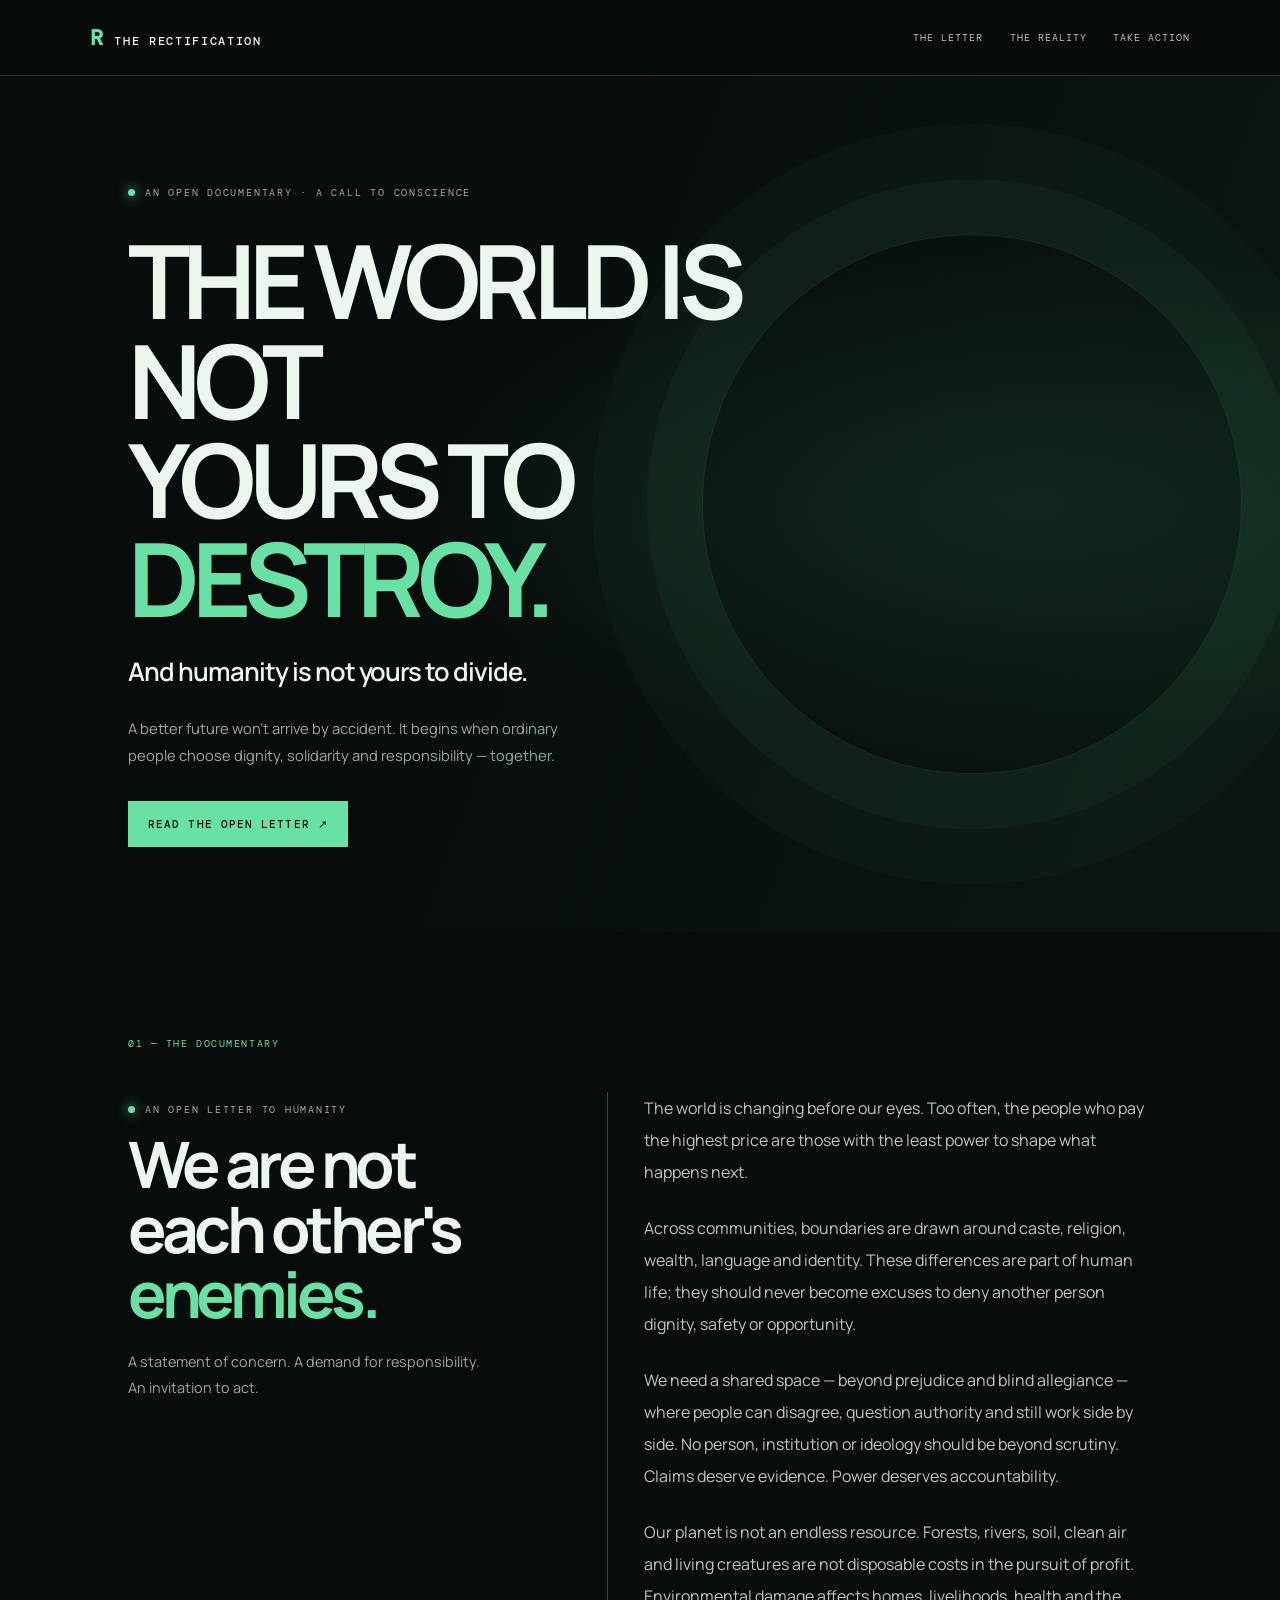
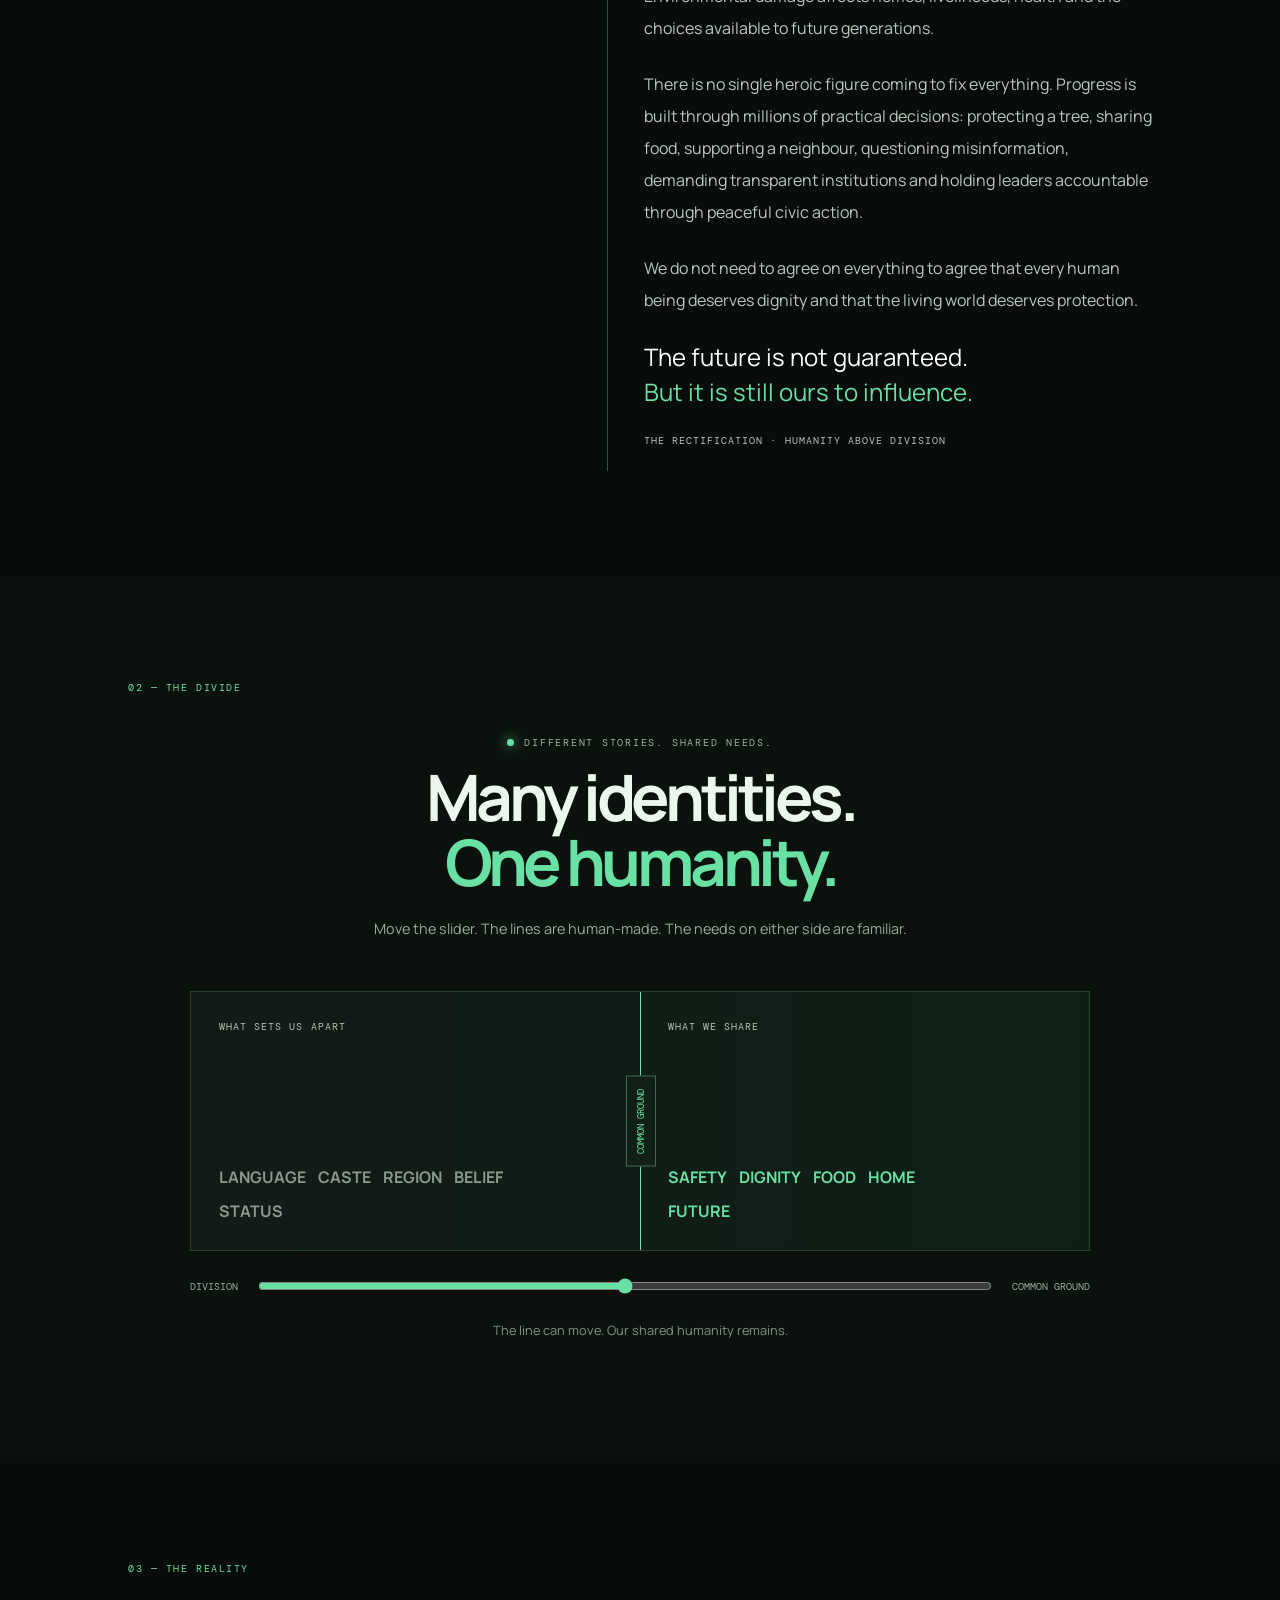
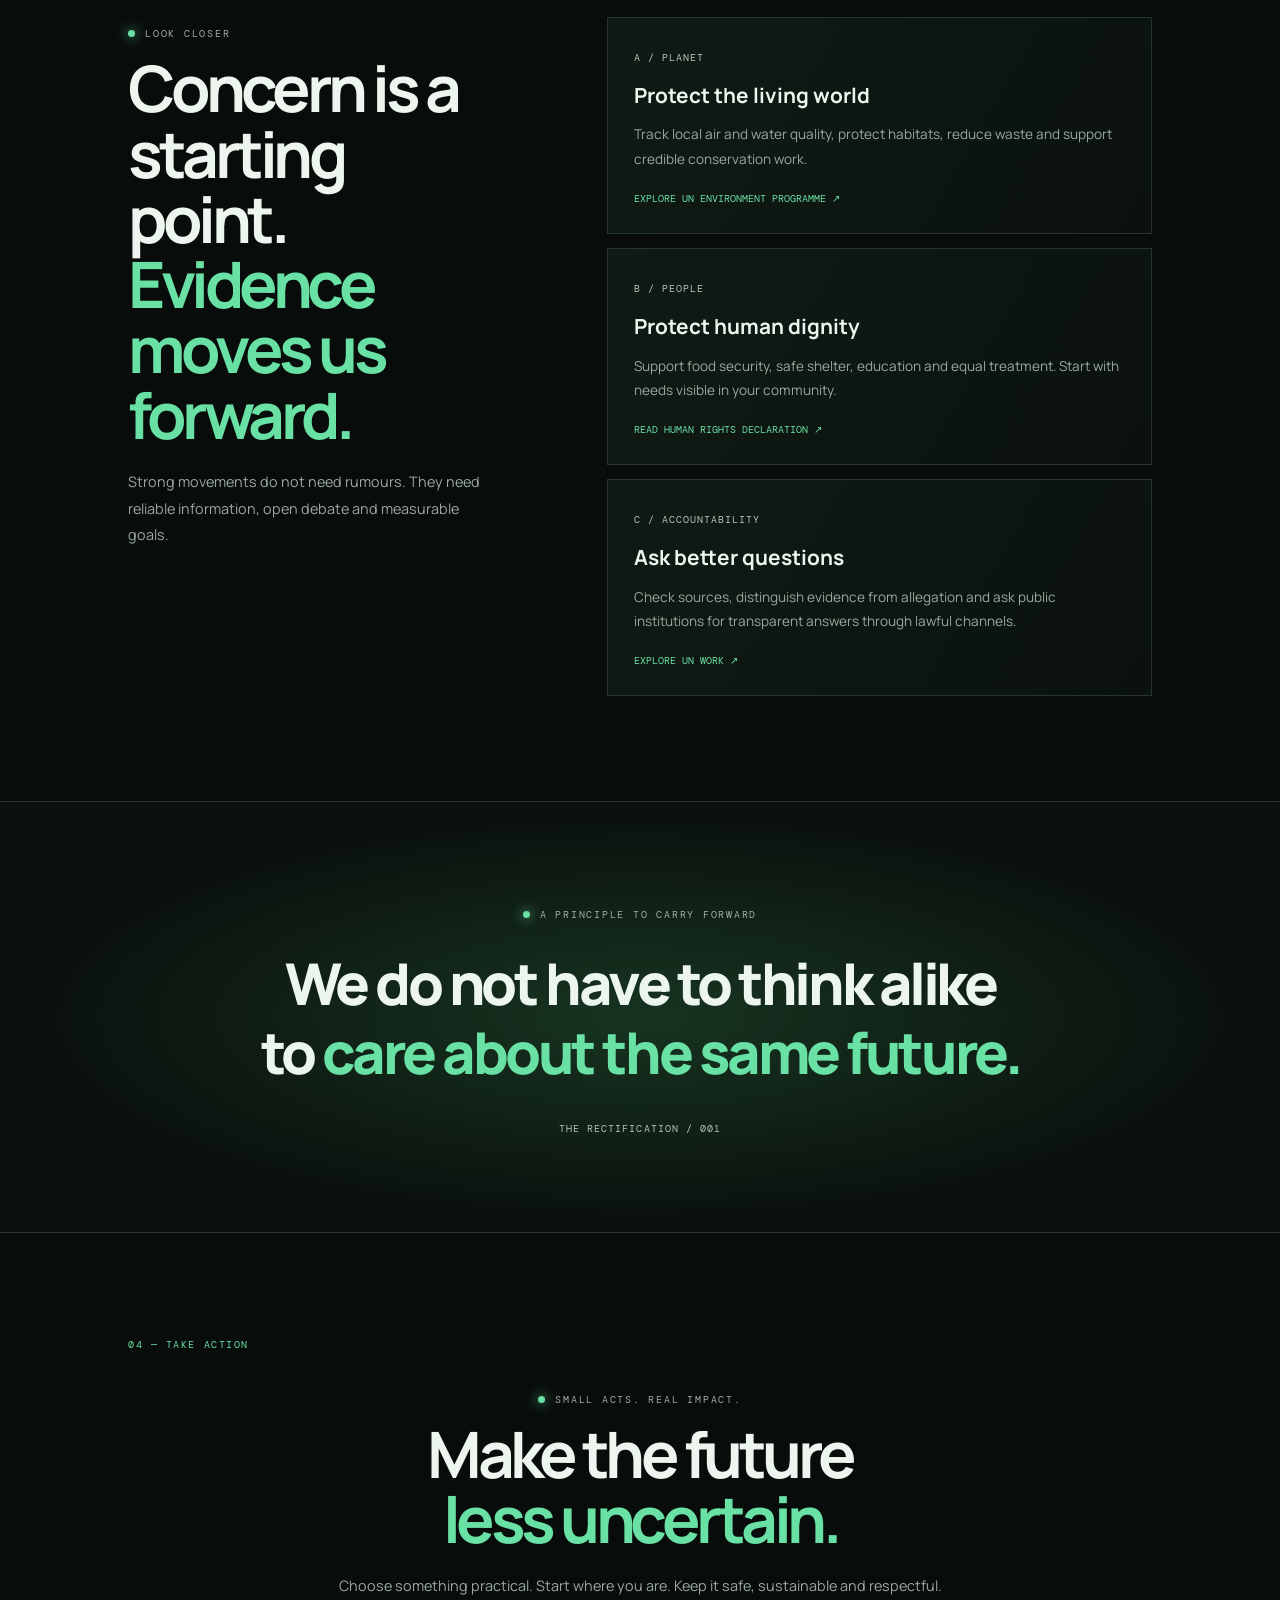
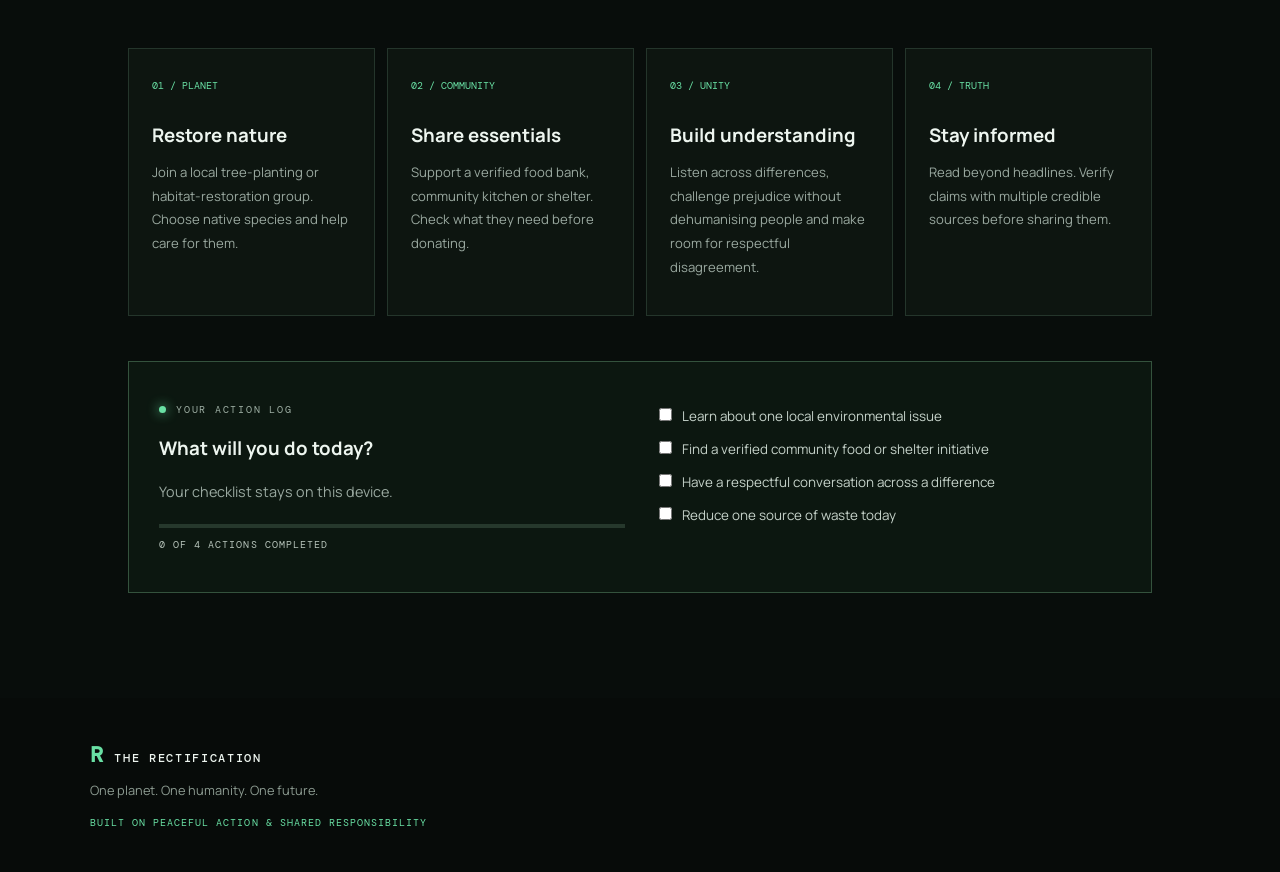
==== index.html @ ffbeaacc "Add The Rectification website" ====
<!doctype html>
<html lang="en">
<head>
<meta charset="utf-8"><meta name="viewport" content="width=device-width,initial-scale=1">
<meta name="theme-color" content="#080d0b">
<meta name="description" content="The Rectification — one planet, one humanity, one future. A peaceful movement for a fairer, greener world.">
<title>The Rectification — One Humanity. One Future.</title>
<link rel="preconnect" href="https://fonts.googleapis.com"><link rel="preconnect" href="https://fonts.gstatic.com" crossorigin>
<link href="https://fonts.googleapis.com/css2?family=DM+Mono:wght@400;500&family=Manrope:wght@400;500;600;700;800&display=swap" rel="stylesheet">
<style>
:root{--bg:#080d0b;--panel:#0e1713;--green:#69e0a4;--text:#edf5ef;--muted:#9aa9a0;--line:#24352b;--mono:'DM Mono',monospace;--sans:Manrope,sans-serif}*{box-sizing:border-box}html{scroll-behavior:smooth;scroll-padding-top:85px}body{margin:0;background:var(--bg);color:var(--text);font-family:var(--sans);overflow-x:hidden}.top{height:76px;padding:0 7vw;display:flex;align-items:center;justify-content:space-between;border-bottom:1px solid var(--line);position:sticky;top:0;background:#080d0bed;backdrop-filter:blur(14px);z-index:5}.brand{font:500 .75rem var(--mono);letter-spacing:.14em;color:var(--text);text-decoration:none}.brand b{color:var(--green);font-size:1.4rem;margin-right:10px}nav{display:flex;gap:26px}nav a,.mono{font: .65rem var(--mono);letter-spacing:.1em;color:#b6c3ba;text-decoration:none}nav a:hover{color:var(--green)}.hero{min-height:650px;padding:100px 10vw 85px;display:flex;align-items:center;position:relative;overflow:hidden;background:radial-gradient(ellipse at 80% 50%,#173a2a88,transparent 42%),linear-gradient(110deg,#080d0b 35%,#0b1710)}.hero:after{content:"";position:absolute;width:42vw;aspect-ratio:1;border:1px solid #69e0a422;border-radius:50%;right:3vw;top:50%;transform:translateY(-50%);box-shadow:0 0 0 55px #69e0a00b,0 0 0 110px #69e0a008}.hero-inner{max-width:700px;position:relative;z-index:1}.eyebrow{font: .65rem var(--mono);letter-spacing:.17em;color:#9eafa4}.eyebrow:before{content:"";display:inline-block;width:7px;height:7px;border-radius:50%;background:var(--green);margin-right:10px;box-shadow:0 0 12px var(--green)}h1{font-size:clamp(3.4rem,8vw,7rem);line-height:.97;letter-spacing:-.075em;margin:32px 0 20px}em{font-style:normal;color:var(--green)}.lead{font-size:clamp(1.2rem,2vw,1.7rem);font-weight:600;letter-spacing:-.04em}.copy{max-width:470px;color:var(--muted);line-height:1.85;font-size:.92rem;margin:24px 0 32px}.btn{display:inline-block;background:var(--green);color:#07120b;text-decoration:none;padding:16px 20px;font:500 .68rem var(--mono);letter-spacing:.1em}.section{padding:105px 10vw}.kicker{font: .65rem var(--mono);letter-spacing:.15em;color:var(--green);margin-bottom:42px}.layout{max-width:1150px;margin:auto;display:grid;grid-template-columns:.8fr 1.2fr;gap:9vw}.sticky{align-self:start;position:sticky;top:120px}h2{font-size:clamp(2.7rem,5vw,4.8rem);line-height:1.02;letter-spacing:-.07em;margin:15px 0 22px}.muted{color:var(--muted);line-height:1.85;font-size:.9rem}.manifesto{border-left:1px solid #31503c;padding-left:36px;color:#bac8be;line-height:2;font-size:1rem}.manifesto p{margin:0 0 24px}.manifesto .final{font-size:1.5rem;color:white;line-height:1.45}.divide{background:#0b120e}.center{text-align:center;max-width:700px;margin:0 auto 48px}.visual{height:260px;max-width:900px;margin:auto;display:grid;grid-template-columns:1fr 1fr;position:relative;border:1px solid #2b4132;background:linear-gradient(90deg,#131b17,#0d2016)}.half{padding:28px;display:flex;flex-direction:column;justify-content:space-between}.words{display:flex;flex-wrap:wrap;gap:12px;max-width:290px;color:#8b9990;font-weight:800}.words.shared{color:var(--green)}.line{position:absolute;top:0;bottom:0;left:50%;width:1px;background:var(--green);transition:left .2s}.line span{position:absolute;top:50%;left:50%;transform:translate(-50%,-50%) rotate(-90deg);background:#102016;border:1px solid #416c52;padding:8px 12px;white-space:nowrap;font: .55rem var(--mono);color:var(--green)}.slider{max-width:900px;margin:25px auto;display:flex;gap:18px;align-items:center;color:var(--muted);font: .6rem var(--mono)}.slider input{flex:1;accent-color:var(--green)}.note{text-align:center;color:#829188;font-size:.8rem}.cards{display:grid;gap:14px}.card{border:1px solid var(--line);padding:26px;background:linear-gradient(120deg,#101a14,#0b120e)}.card h3{font-size:1.3rem;margin:15px 0 8px}.card p{color:var(--muted);line-height:1.8;font-size:.85rem}.card a{color:var(--green);font: .6rem var(--mono);text-decoration:none}.quote{text-align:center;padding:95px 20px;background:radial-gradient(ellipse at center,#173421,#0b120e 65%);border-block:1px solid var(--line)}blockquote{font-size:clamp(2rem,4.5vw,4rem);font-weight:800;letter-spacing:-.06em;line-height:1.2;margin:28px auto;max-width:950px}.actions{display:grid;grid-template-columns:repeat(4,1fr);gap:12px}.action{border:1px solid var(--line);padding:23px;background:#0d1510;min-height:245px}.action strong{color:var(--green);font: .65rem var(--mono)}.action h3{margin:28px 0 10px}.action p{color:var(--muted);font-size:.82rem;line-height:1.8}.checklist{margin-top:45px;padding:30px;border:1px solid #34523d;background:#0c1710;display:grid;grid-template-columns:1fr 1fr;gap:30px}.checklist label{display:block;margin:13px 0;color:#c5d2c9;font-size:.84rem}.checklist input{accent-color:var(--green);margin-right:10px}.progress{height:4px;background:#26382c;margin-top:18px}.progress span{display:block;height:100%;width:0;background:var(--green);transition:width .2s}footer{padding:42px 7vw;background:#070b09;color:#8c9b91;font-size:.8rem}footer .mono{color:var(--green)}@media(max-width:800px){.hero{padding:90px 7vw}.hero:after{opacity:.4;width:75vw;right:-20vw}.section{padding:80px 7vw}.layout{grid-template-columns:1fr;gap:30px}.sticky{position:static}.actions{grid-template-columns:repeat(2,1fr)}}@media(max-width:560px){.top{padding:0 5vw}nav{gap:10px}nav a{font-size:.5rem}.top nav a:nth-child(2){display:none}.hero{min-height:620px}.visual{height:230px}.half{padding:17px 12px}.words{gap:7px;font-size:.8rem}.actions,.checklist{grid-template-columns:1fr}.section{padding:70px 7vw}}
</style>
</head>
<body>
<header class="top"><a class="brand" href="#home"><b>R</b>THE RECTIFICATION</a><nav><a href="#letter">THE LETTER</a><a href="#reality">THE REALITY</a><a href="#action">TAKE ACTION</a></nav></header>
<main>
<section class="hero" id="home"><div class="hero-inner"><p class="eyebrow">AN OPEN DOCUMENTARY · A CALL TO CONSCIENCE</p><h1>THE WORLD IS NOT<br>YOURS TO <em>DESTROY.</em></h1><p class="lead">And humanity is not yours to divide.</p><p class="copy">A better future won't arrive by accident. It begins when ordinary people choose dignity, solidarity and responsibility — together.</p><a class="btn" href="#letter">READ THE OPEN LETTER ↗</a></div></section>
<section class="section" id="letter"><div class="kicker">01 — THE DOCUMENTARY</div><div class="layout"><div class="sticky"><p class="eyebrow">AN OPEN LETTER TO HUMANITY</p><h2>We are not<br>each other's<br><em>enemies.</em></h2><p class="muted">A statement of concern. A demand for responsibility. An invitation to act.</p></div><article class="manifesto"><p>The world is changing before our eyes. Too often, the people who pay the highest price are those with the least power to shape what happens next.</p><p>Across communities, boundaries are drawn around caste, religion, wealth, language and identity. These differences are part of human life; they should never become excuses to deny another person dignity, safety or opportunity.</p><p>We need a shared space — beyond prejudice and blind allegiance — where people can disagree, question authority and still work side by side. No person, institution or ideology should be beyond scrutiny. Claims deserve evidence. Power deserves accountability.</p><p>Our planet is not an endless resource. Forests, rivers, soil, clean air and living creatures are not disposable costs in the pursuit of profit. Environmental damage affects homes, livelihoods, health and the choices available to future generations.</p><p>There is no single heroic figure coming to fix everything. Progress is built through millions of practical decisions: protecting a tree, sharing food, supporting a neighbour, questioning misinformation, demanding transparent institutions and holding leaders accountable through peaceful civic action.</p><p>We do not need to agree on everything to agree that every human being deserves dignity and that the living world deserves protection.</p><p class="final">The future is not guaranteed.<br><em>But it is still ours to influence.</em></p><p class="mono">THE RECTIFICATION · HUMANITY ABOVE DIVISION</p></article></div></section>
<section class="section divide"><div class="kicker">02 — THE DIVIDE</div><div class="center"><p class="eyebrow">DIFFERENT STORIES. SHARED NEEDS.</p><h2>Many identities.<br><em>One humanity.</em></h2><p class="muted">Move the slider. The lines are human-made. The needs on either side are familiar.</p></div><div class="visual"><div class="half"><span class="mono">WHAT SETS US APART</span><div class="words"><b>LANGUAGE</b><b>CASTE</b><b>REGION</b><b>BELIEF</b><b>STATUS</b></div></div><div class="half"><span class="mono">WHAT WE SHARE</span><div class="words shared"><b>SAFETY</b><b>DIGNITY</b><b>FOOD</b><b>HOME</b><b>FUTURE</b></div></div><div class="line" id="line"><span>COMMON GROUND</span></div></div><div class="slider"><span>DIVISION</span><input id="range" type="range" min="0" max="100" value="50" aria-label="Adjust common ground"><span>COMMON GROUND</span></div><p class="note" id="note">The line can move. Our shared humanity remains.</p></section>
<section class="section" id="reality"><div class="kicker">03 — THE REALITY</div><div class="layout"><div class="sticky"><p class="eyebrow">LOOK CLOSER</p><h2>Concern is a<br>starting point.<br><em>Evidence moves us forward.</em></h2><p class="muted">Strong movements do not need rumours. They need reliable information, open debate and measurable goals.</p></div><div class="cards"><article class="card"><span class="mono">A / PLANET</span><h3>Protect the living world</h3><p>Track local air and water quality, protect habitats, reduce waste and support credible conservation work.</p><a href="https://www.unep.org/" target="_blank" rel="noopener">EXPLORE UN ENVIRONMENT PROGRAMME ↗</a></article><article class="card"><span class="mono">B / PEOPLE</span><h3>Protect human dignity</h3><p>Support food security, safe shelter, education and equal treatment. Start with needs visible in your community.</p><a href="https://www.un.org/en/about-us/universal-declaration-of-human-rights" target="_blank" rel="noopener">READ HUMAN RIGHTS DECLARATION ↗</a></article><article class="card"><span class="mono">C / ACCOUNTABILITY</span><h3>Ask better questions</h3><p>Check sources, distinguish evidence from allegation and ask public institutions for transparent answers through lawful channels.</p><a href="https://www.un.org/en/our-work" target="_blank" rel="noopener">EXPLORE UN WORK ↗</a></article></div></div></section>
<section class="quote"><p class="eyebrow">A PRINCIPLE TO CARRY FORWARD</p><blockquote>We do not have to think alike<br>to <em>care about the same future.</em></blockquote><span class="mono">THE RECTIFICATION / 001</span></section>
<section class="section" id="action"><div class="kicker">04 — TAKE ACTION</div><div class="center"><p class="eyebrow">SMALL ACTS. REAL IMPACT.</p><h2>Make the future<br><em>less uncertain.</em></h2><p class="muted">Choose something practical. Start where you are. Keep it safe, sustainable and respectful.</p></div><div class="actions"><article class="action"><strong>01 / PLANET</strong><h3>Restore nature</h3><p>Join a local tree-planting or habitat-restoration group. Choose native species and help care for them.</p></article><article class="action"><strong>02 / COMMUNITY</strong><h3>Share essentials</h3><p>Support a verified food bank, community kitchen or shelter. Check what they need before donating.</p></article><article class="action"><strong>03 / UNITY</strong><h3>Build understanding</h3><p>Listen across differences, challenge prejudice without dehumanising people and make room for respectful disagreement.</p></article><article class="action"><strong>04 / TRUTH</strong><h3>Stay informed</h3><p>Read beyond headlines. Verify claims with multiple credible sources before sharing them.</p></article></div>
<div class="checklist"><div><p class="eyebrow">YOUR ACTION LOG</p><h3>What will you do today?</h3><p class="muted">Your checklist stays on this device.</p><div class="progress"><span id="bar"></span></div><p class="mono" id="count">0 OF 4 ACTIONS COMPLETED</p></div><div id="checks"><label><input type="checkbox" data-id="learn">Learn about one local environmental issue</label><label><input type="checkbox" data-id="share">Find a verified community food or shelter initiative</label><label><input type="checkbox" data-id="listen">Have a respectful conversation across a difference</label><label><input type="checkbox" data-id="reduce">Reduce one source of waste today</label></div></div></section>
</main><footer><a class="brand" href="#home"><b>R</b>THE RECTIFICATION</a><p>One planet. One humanity. One future.</p><span class="mono">BUILT ON PEACEFUL ACTION & SHARED RESPONSIBILITY</span></footer>
<script>
const range=document.getElementById('range'),line=document.getElementById('line'),note=document.getElementById('note');range.addEventListener('input',()=>{const v=+range.value;line.style.left=(20+v*.6)+'%';note.textContent=v<35?'Division can feel powerful. It does not have to define us.':v>65?'Common ground grows when we choose empathy and shared responsibility.':'The line can move. Our shared humanity remains.'});
const checks=[...document.querySelectorAll('[data-id]')];function update(){let n=0;checks.forEach(c=>{c.checked=localStorage.getItem('rectification-'+c.dataset.id)==='true';if(c.checked)n++});document.getElementById('bar').style.width=(n/4*100)+'%';document.getElementById('count').textContent=n+' OF 4 ACTIONS COMPLETED'}checks.forEach(c=>c.addEventListener('change',()=>{localStorage.setItem('rectification-'+c.dataset.id,c.checked);update()}));update();
</script></body></html>
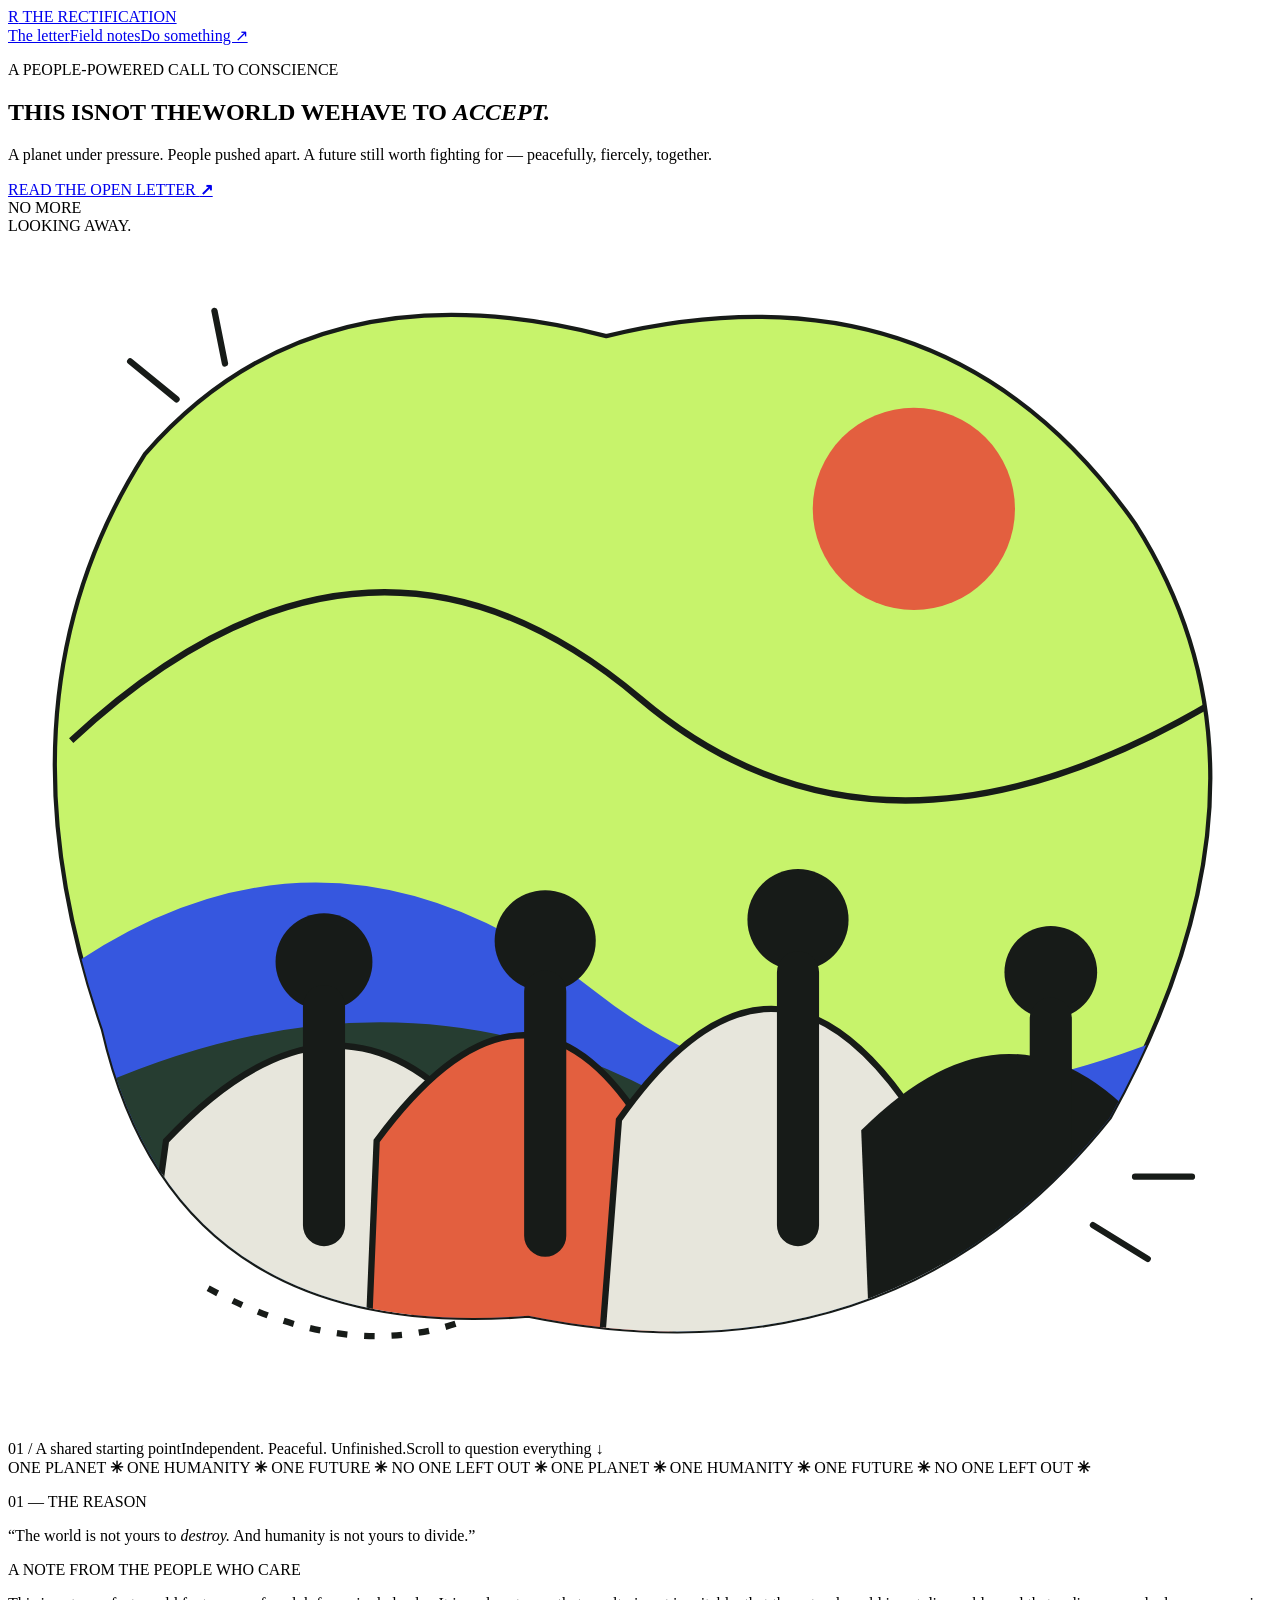
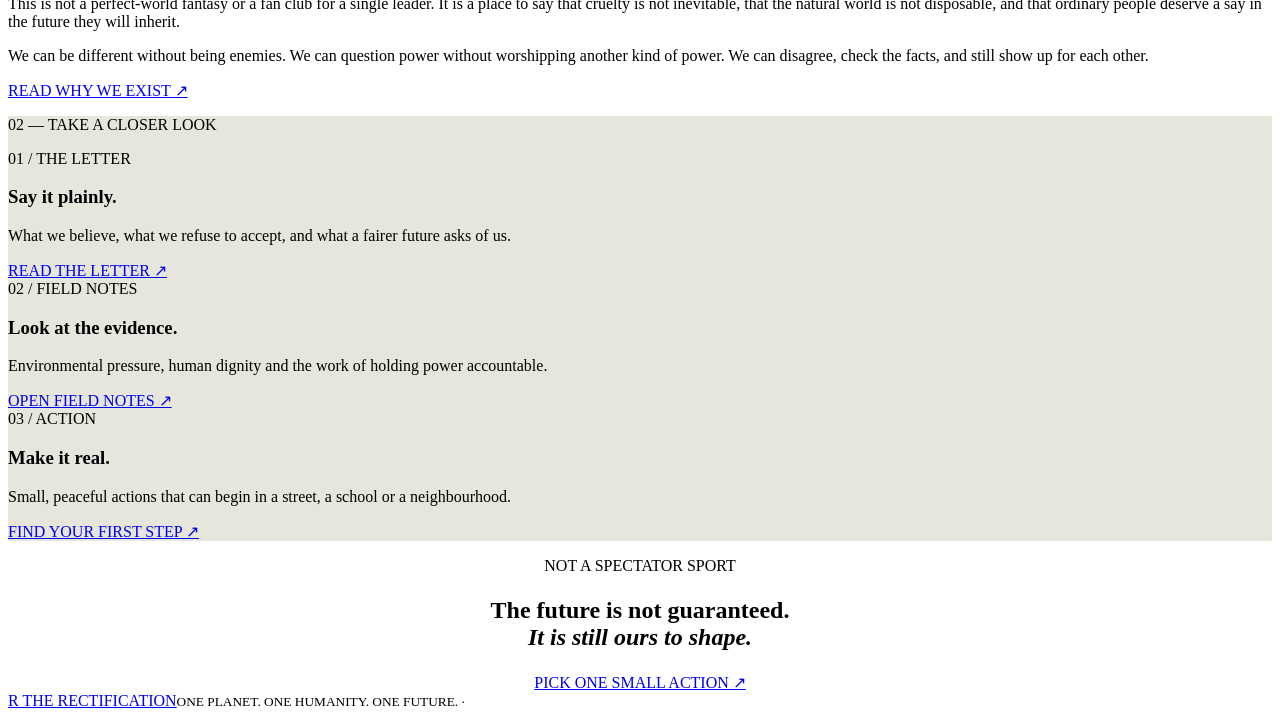
==== commit f9a53e76: "Redesign homepage as an editorial movement landing page" ====
--- a/index.html
+++ b/index.html
@@ -1,28 +1,8 @@
-<!doctype html>
-<html lang="en">
-<head>
-<meta charset="utf-8"><meta name="viewport" content="width=device-width,initial-scale=1">
-<meta name="theme-color" content="#080d0b">
-<meta name="description" content="The Rectification — one planet, one humanity, one future. A peaceful movement for a fairer, greener world.">
-<title>The Rectification — One Humanity. One Future.</title>
-<link rel="preconnect" href="https://fonts.googleapis.com"><link rel="preconnect" href="https://fonts.gstatic.com" crossorigin>
-<link href="https://fonts.googleapis.com/css2?family=DM+Mono:wght@400;500&family=Manrope:wght@400;500;600;700;800&display=swap" rel="stylesheet">
-<style>
-:root{--bg:#080d0b;--panel:#0e1713;--green:#69e0a4;--text:#edf5ef;--muted:#9aa9a0;--line:#24352b;--mono:'DM Mono',monospace;--sans:Manrope,sans-serif}*{box-sizing:border-box}html{scroll-behavior:smooth;scroll-padding-top:85px}body{margin:0;background:var(--bg);color:var(--text);font-family:var(--sans);overflow-x:hidden}.top{height:76px;padding:0 7vw;display:flex;align-items:center;justify-content:space-between;border-bottom:1px solid var(--line);position:sticky;top:0;background:#080d0bed;backdrop-filter:blur(14px);z-index:5}.brand{font:500 .75rem var(--mono);letter-spacing:.14em;color:var(--text);text-decoration:none}.brand b{color:var(--green);font-size:1.4rem;margin-right:10px}nav{display:flex;gap:26px}nav a,.mono{font: .65rem var(--mono);letter-spacing:.1em;color:#b6c3ba;text-decoration:none}nav a:hover{color:var(--green)}.hero{min-height:650px;padding:100px 10vw 85px;display:flex;align-items:center;position:relative;overflow:hidden;background:radial-gradient(ellipse at 80% 50%,#173a2a88,transparent 42%),linear-gradient(110deg,#080d0b 35%,#0b1710)}.hero:after{content:"";position:absolute;width:42vw;aspect-ratio:1;border:1px solid #69e0a422;border-radius:50%;right:3vw;top:50%;transform:translateY(-50%);box-shadow:0 0 0 55px #69e0a00b,0 0 0 110px #69e0a008}.hero-inner{max-width:700px;position:relative;z-index:1}.eyebrow{font: .65rem var(--mono);letter-spacing:.17em;color:#9eafa4}.eyebrow:before{content:"";display:inline-block;width:7px;height:7px;border-radius:50%;background:var(--green);margin-right:10px;box-shadow:0 0 12px var(--green)}h1{font-size:clamp(3.4rem,8vw,7rem);line-height:.97;letter-spacing:-.075em;margin:32px 0 20px}em{font-style:normal;color:var(--green)}.lead{font-size:clamp(1.2rem,2vw,1.7rem);font-weight:600;letter-spacing:-.04em}.copy{max-width:470px;color:var(--muted);line-height:1.85;font-size:.92rem;margin:24px 0 32px}.btn{display:inline-block;background:var(--green);color:#07120b;text-decoration:none;padding:16px 20px;font:500 .68rem var(--mono);letter-spacing:.1em}.section{padding:105px 10vw}.kicker{font: .65rem var(--mono);letter-spacing:.15em;color:var(--green);margin-bottom:42px}.layout{max-width:1150px;margin:auto;display:grid;grid-template-columns:.8fr 1.2fr;gap:9vw}.sticky{align-self:start;position:sticky;top:120px}h2{font-size:clamp(2.7rem,5vw,4.8rem);line-height:1.02;letter-spacing:-.07em;margin:15px 0 22px}.muted{color:var(--muted);line-height:1.85;font-size:.9rem}.manifesto{border-left:1px solid #31503c;padding-left:36px;color:#bac8be;line-height:2;font-size:1rem}.manifesto p{margin:0 0 24px}.manifesto .final{font-size:1.5rem;color:white;line-height:1.45}.divide{background:#0b120e}.center{text-align:center;max-width:700px;margin:0 auto 48px}.visual{height:260px;max-width:900px;margin:auto;display:grid;grid-template-columns:1fr 1fr;position:relative;border:1px solid #2b4132;background:linear-gradient(90deg,#131b17,#0d2016)}.half{padding:28px;display:flex;flex-direction:column;justify-content:space-between}.words{display:flex;flex-wrap:wrap;gap:12px;max-width:290px;color:#8b9990;font-weight:800}.words.shared{color:var(--green)}.line{position:absolute;top:0;bottom:0;left:50%;width:1px;background:var(--green);transition:left .2s}.line span{position:absolute;top:50%;left:50%;transform:translate(-50%,-50%) rotate(-90deg);background:#102016;border:1px solid #416c52;padding:8px 12px;white-space:nowrap;font: .55rem var(--mono);color:var(--green)}.slider{max-width:900px;margin:25px auto;display:flex;gap:18px;align-items:center;color:var(--muted);font: .6rem var(--mono)}.slider input{flex:1;accent-color:var(--green)}.note{text-align:center;color:#829188;font-size:.8rem}.cards{display:grid;gap:14px}.card{border:1px solid var(--line);padding:26px;background:linear-gradient(120deg,#101a14,#0b120e)}.card h3{font-size:1.3rem;margin:15px 0 8px}.card p{color:var(--muted);line-height:1.8;font-size:.85rem}.card a{color:var(--green);font: .6rem var(--mono);text-decoration:none}.quote{text-align:center;padding:95px 20px;background:radial-gradient(ellipse at center,#173421,#0b120e 65%);border-block:1px solid var(--line)}blockquote{font-size:clamp(2rem,4.5vw,4rem);font-weight:800;letter-spacing:-.06em;line-height:1.2;margin:28px auto;max-width:950px}.actions{display:grid;grid-template-columns:repeat(4,1fr);gap:12px}.action{border:1px solid var(--line);padding:23px;background:#0d1510;min-height:245px}.action strong{color:var(--green);font: .65rem var(--mono)}.action h3{margin:28px 0 10px}.action p{color:var(--muted);font-size:.82rem;line-height:1.8}.checklist{margin-top:45px;padding:30px;border:1px solid #34523d;background:#0c1710;display:grid;grid-template-columns:1fr 1fr;gap:30px}.checklist label{display:block;margin:13px 0;color:#c5d2c9;font-size:.84rem}.checklist input{accent-color:var(--green);margin-right:10px}.progress{height:4px;background:#26382c;margin-top:18px}.progress span{display:block;height:100%;width:0;background:var(--green);transition:width .2s}footer{padding:42px 7vw;background:#070b09;color:#8c9b91;font-size:.8rem}footer .mono{color:var(--green)}@media(max-width:800px){.hero{padding:90px 7vw}.hero:after{opacity:.4;width:75vw;right:-20vw}.section{padding:80px 7vw}.layout{grid-template-columns:1fr;gap:30px}.sticky{position:static}.actions{grid-template-columns:repeat(2,1fr)}}@media(max-width:560px){.top{padding:0 5vw}nav{gap:10px}nav a{font-size:.5rem}.top nav a:nth-child(2){display:none}.hero{min-height:620px}.visual{height:230px}.half{padding:17px 12px}.words{gap:7px;font-size:.8rem}.actions,.checklist{grid-template-columns:1fr}.section{padding:70px 7vw}}
-</style>
-</head>
-<body>
-<header class="top"><a class="brand" href="#home"><b>R</b>THE RECTIFICATION</a><nav><a href="#letter">THE LETTER</a><a href="#reality">THE REALITY</a><a href="#action">TAKE ACTION</a></nav></header>
-<main>
-<section class="hero" id="home"><div class="hero-inner"><p class="eyebrow">AN OPEN DOCUMENTARY · A CALL TO CONSCIENCE</p><h1>THE WORLD IS NOT<br>YOURS TO <em>DESTROY.</em></h1><p class="lead">And humanity is not yours to divide.</p><p class="copy">A better future won't arrive by accident. It begins when ordinary people choose dignity, solidarity and responsibility — together.</p><a class="btn" href="#letter">READ THE OPEN LETTER ↗</a></div></section>
-<section class="section" id="letter"><div class="kicker">01 — THE DOCUMENTARY</div><div class="layout"><div class="sticky"><p class="eyebrow">AN OPEN LETTER TO HUMANITY</p><h2>We are not<br>each other's<br><em>enemies.</em></h2><p class="muted">A statement of concern. A demand for responsibility. An invitation to act.</p></div><article class="manifesto"><p>The world is changing before our eyes. Too often, the people who pay the highest price are those with the least power to shape what happens next.</p><p>Across communities, boundaries are drawn around caste, religion, wealth, language and identity. These differences are part of human life; they should never become excuses to deny another person dignity, safety or opportunity.</p><p>We need a shared space — beyond prejudice and blind allegiance — where people can disagree, question authority and still work side by side. No person, institution or ideology should be beyond scrutiny. Claims deserve evidence. Power deserves accountability.</p><p>Our planet is not an endless resource. Forests, rivers, soil, clean air and living creatures are not disposable costs in the pursuit of profit. Environmental damage affects homes, livelihoods, health and the choices available to future generations.</p><p>There is no single heroic figure coming to fix everything. Progress is built through millions of practical decisions: protecting a tree, sharing food, supporting a neighbour, questioning misinformation, demanding transparent institutions and holding leaders accountable through peaceful civic action.</p><p>We do not need to agree on everything to agree that every human being deserves dignity and that the living world deserves protection.</p><p class="final">The future is not guaranteed.<br><em>But it is still ours to influence.</em></p><p class="mono">THE RECTIFICATION · HUMANITY ABOVE DIVISION</p></article></div></section>
-<section class="section divide"><div class="kicker">02 — THE DIVIDE</div><div class="center"><p class="eyebrow">DIFFERENT STORIES. SHARED NEEDS.</p><h2>Many identities.<br><em>One humanity.</em></h2><p class="muted">Move the slider. The lines are human-made. The needs on either side are familiar.</p></div><div class="visual"><div class="half"><span class="mono">WHAT SETS US APART</span><div class="words"><b>LANGUAGE</b><b>CASTE</b><b>REGION</b><b>BELIEF</b><b>STATUS</b></div></div><div class="half"><span class="mono">WHAT WE SHARE</span><div class="words shared"><b>SAFETY</b><b>DIGNITY</b><b>FOOD</b><b>HOME</b><b>FUTURE</b></div></div><div class="line" id="line"><span>COMMON GROUND</span></div></div><div class="slider"><span>DIVISION</span><input id="range" type="range" min="0" max="100" value="50" aria-label="Adjust common ground"><span>COMMON GROUND</span></div><p class="note" id="note">The line can move. Our shared humanity remains.</p></section>
-<section class="section" id="reality"><div class="kicker">03 — THE REALITY</div><div class="layout"><div class="sticky"><p class="eyebrow">LOOK CLOSER</p><h2>Concern is a<br>starting point.<br><em>Evidence moves us forward.</em></h2><p class="muted">Strong movements do not need rumours. They need reliable information, open debate and measurable goals.</p></div><div class="cards"><article class="card"><span class="mono">A / PLANET</span><h3>Protect the living world</h3><p>Track local air and water quality, protect habitats, reduce waste and support credible conservation work.</p><a href="https://www.unep.org/" target="_blank" rel="noopener">EXPLORE UN ENVIRONMENT PROGRAMME ↗</a></article><article class="card"><span class="mono">B / PEOPLE</span><h3>Protect human dignity</h3><p>Support food security, safe shelter, education and equal treatment. Start with needs visible in your community.</p><a href="https://www.un.org/en/about-us/universal-declaration-of-human-rights" target="_blank" rel="noopener">READ HUMAN RIGHTS DECLARATION ↗</a></article><article class="card"><span class="mono">C / ACCOUNTABILITY</span><h3>Ask better questions</h3><p>Check sources, distinguish evidence from allegation and ask public institutions for transparent answers through lawful channels.</p><a href="https://www.un.org/en/our-work" target="_blank" rel="noopener">EXPLORE UN WORK ↗</a></article></div></div></section>
-<section class="quote"><p class="eyebrow">A PRINCIPLE TO CARRY FORWARD</p><blockquote>We do not have to think alike<br>to <em>care about the same future.</em></blockquote><span class="mono">THE RECTIFICATION / 001</span></section>
-<section class="section" id="action"><div class="kicker">04 — TAKE ACTION</div><div class="center"><p class="eyebrow">SMALL ACTS. REAL IMPACT.</p><h2>Make the future<br><em>less uncertain.</em></h2><p class="muted">Choose something practical. Start where you are. Keep it safe, sustainable and respectful.</p></div><div class="actions"><article class="action"><strong>01 / PLANET</strong><h3>Restore nature</h3><p>Join a local tree-planting or habitat-restoration group. Choose native species and help care for them.</p></article><article class="action"><strong>02 / COMMUNITY</strong><h3>Share essentials</h3><p>Support a verified food bank, community kitchen or shelter. Check what they need before donating.</p></article><article class="action"><strong>03 / UNITY</strong><h3>Build understanding</h3><p>Listen across differences, challenge prejudice without dehumanising people and make room for respectful disagreement.</p></article><article class="action"><strong>04 / TRUTH</strong><h3>Stay informed</h3><p>Read beyond headlines. Verify claims with multiple credible sources before sharing them.</p></article></div>
-<div class="checklist"><div><p class="eyebrow">YOUR ACTION LOG</p><h3>What will you do today?</h3><p class="muted">Your checklist stays on this device.</p><div class="progress"><span id="bar"></span></div><p class="mono" id="count">0 OF 4 ACTIONS COMPLETED</p></div><div id="checks"><label><input type="checkbox" data-id="learn">Learn about one local environmental issue</label><label><input type="checkbox" data-id="share">Find a verified community food or shelter initiative</label><label><input type="checkbox" data-id="listen">Have a respectful conversation across a difference</label><label><input type="checkbox" data-id="reduce">Reduce one source of waste today</label></div></div></section>
-</main><footer><a class="brand" href="#home"><b>R</b>THE RECTIFICATION</a><p>One planet. One humanity. One future.</p><span class="mono">BUILT ON PEACEFUL ACTION & SHARED RESPONSIBILITY</span></footer>
-<script>
-const range=document.getElementById('range'),line=document.getElementById('line'),note=document.getElementById('note');range.addEventListener('input',()=>{const v=+range.value;line.style.left=(20+v*.6)+'%';note.textContent=v<35?'Division can feel powerful. It does not have to define us.':v>65?'Common ground grows when we choose empathy and shared responsibility.':'The line can move. Our shared humanity remains.'});
-const checks=[...document.querySelectorAll('[data-id]')];function update(){let n=0;checks.forEach(c=>{c.checked=localStorage.getItem('rectification-'+c.dataset.id)==='true';if(c.checked)n++});document.getElementById('bar').style.width=(n/4*100)+'%';document.getElementById('count').textContent=n+' OF 4 ACTIONS COMPLETED'}checks.forEach(c=>c.addEventListener('change',()=>{localStorage.setItem('rectification-'+c.dataset.id,c.checked);update()}));update();
-</script></body></html>+<!doctype html><html lang="en"><head><meta charset="utf-8"><meta name="viewport" content="width=device-width,initial-scale=1"><meta name="theme-color" content="#f0efe6"><meta name="description" content="The Rectification — one planet, one humanity, one future. A fierce, peaceful call for a fairer and greener world."><title>The Rectification — Start Here</title><link rel="stylesheet" href="style.css"></head><body>
+<header class="site-head"><a class="wordmark" href="index.html"><span class="mark">R</span> THE RECTIFICATION</a><nav class="nav"><a href="letter.html">The letter</a><a href="field-notes.html">Field notes</a><a href="action.html" class="nav-cta">Do something ↗</a></nav></header>
+<main><section class="hero"><div class="wrap"><div class="hero-grid"><div class="hero-copy"><p class="eyebrow">A PEOPLE-POWERED CALL TO CONSCIENCE</p><h1 class="display"><span>THIS IS</span><span>NOT THE</span><span>WORLD WE</span><span>HAVE TO <i>ACCEPT.</i></span></h1><p class="lede">A planet under pressure. People pushed apart. A future still worth fighting for — peacefully, fiercely, together.</p><a class="btn" href="letter.html">READ THE OPEN LETTER <b>↗</b></a></div><div class="hero-art"><div class="scribble">NO MORE<br>LOOKING AWAY.</div><svg viewBox="0 0 600 570" role="img" aria-label="Illustration of people standing together in a green landscape"><defs><clipPath id="blob"><path d="M65 104 Q145 12 284 48 Q445 9 535 137 Q612 258 523 419 Q420 548 247 513 Q79 526 45 377 Q-9 220 65 104Z"/></clipPath></defs><path d="M65 104 Q145 12 284 48 Q445 9 535 137 Q612 258 523 419 Q420 548 247 513 Q79 526 45 377 Q-9 220 65 104Z" fill="#c7f36b" stroke="#171b18" stroke-width="2"/><g clip-path="url(#blob)"><path d="M0 370 Q140 250 280 360 T650 330 V600 H0Z" fill="#3657df"/><path d="M0 425 Q180 325 330 420 T650 400 V600 H0Z" fill="#263d31"/><path d="M30 240 Q170 110 300 220 T620 190" fill="none" stroke="#171b18" stroke-width="3"/><circle cx="430" cy="130" r="48" fill="#e35f3f"/><path d="M75 430 Q155 345 220 420 L185 540 H60Z" fill="#e7e6dc" stroke="#171b18" stroke-width="3"/><path d="M175 430 Q245 335 300 420 L320 550 H170Z" fill="#e35f3f" stroke="#171b18" stroke-width="3"/><path d="M290 420 Q360 320 425 410 L460 550 H280Z" fill="#e7e6dc" stroke="#171b18" stroke-width="3"/><path d="M405 425 Q480 350 545 430 L580 550 H410Z" fill="#171b18"/><g fill="#171b18"><circle cx="150" cy="345" r="23"/><circle cx="255" cy="335" r="24"/><circle cx="375" cy="325" r="24"/><circle cx="495" cy="350" r="22"/></g><path d="M150 366 L150 470 M255 359 L255 475 M375 350 L375 470 M495 372 L495 480" stroke="#171b18" stroke-width="20" stroke-linecap="round"/></g><path d="M80 78 l-22 -18 M103 61 l-5 -25 M515 470 l26 16 M535 447 l27 0" stroke="#171b18" stroke-width="3" stroke-linecap="round"/><path d="M95 500 Q160 535 215 516" fill="none" stroke="#171b18" stroke-width="3" stroke-dasharray="5 8"/></svg></div></div><div class="hero-foot"><span>01 / A shared starting point</span><span>Independent. Peaceful. Unfinished.</span><span>Scroll to question everything ↓</span></div></div></section>
+<div class="ticker"><div class="ticker-track">ONE PLANET <b>✳</b> ONE HUMANITY <b>✳</b> ONE FUTURE <b>✳</b> NO ONE LEFT OUT <b>✳</b> ONE PLANET <b>✳</b> ONE HUMANITY <b>✳</b> ONE FUTURE <b>✳</b> NO ONE LEFT OUT <b>✳</b></div></div>
+<section class="section"><div class="wrap split"><div><p class="section-label">01 <span>— THE REASON</span></p><p class="big-quote">“The world is not yours to <em>destroy.</em> And humanity is not yours to divide.”</p></div><div><p class="eyebrow">A NOTE FROM THE PEOPLE WHO CARE</p><p class="body-copy">This is not a perfect-world fantasy or a fan club for a single leader. It is a place to say that cruelty is not inevitable, that the natural world is not disposable, and that ordinary people deserve a say in the future they will inherit.</p><p class="body-copy">We can be different without being enemies. We can question power without worshipping another kind of power. We can disagree, check the facts, and still show up for each other.</p><a class="btn dark" href="letter.html">READ WHY WE EXIST ↗</a></div></div></section>
+<section class="section" style="background:#e7e6dc"><div class="wrap"><p class="section-label">02 <span>— TAKE A CLOSER LOOK</span></p><div class="tiles"><article class="tile"><span class="num">01 / THE LETTER</span><div><h3>Say it plainly.</h3><p>What we believe, what we refuse to accept, and what a fairer future asks of us.</p><a href="letter.html">READ THE LETTER ↗</a></div></article><article class="tile"><span class="num">02 / FIELD NOTES</span><div><h3>Look at the evidence.</h3><p>Environmental pressure, human dignity and the work of holding power accountable.</p><a href="field-notes.html">OPEN FIELD NOTES ↗</a></div></article><article class="tile"><span class="num">03 / ACTION</span><div><h3>Make it real.</h3><p>Small, peaceful actions that can begin in a street, a school or a neighbourhood.</p><a href="action.html">FIND YOUR FIRST STEP ↗</a></div></article></div></div></section>
+<section class="section"><div class="wrap" style="text-align:center"><p class="eyebrow" style="justify-content:center">NOT A SPECTATOR SPORT</p><h2 class="section-title" style="max-width:800px;margin:22px auto">The future is not guaranteed.<br><i class="serif-italic">It is still ours to shape.</i></h2><a class="btn" href="action.html">PICK ONE SMALL ACTION ↗</a></div></section></main>
+<footer class="footer"><div class="wrap footer-row"><a class="wordmark" href="index.html"><span class="mark">R</span> THE RECTIFICATION</a><small>ONE PLANET. ONE HUMANITY. ONE FUTURE. · <span data-year></span></small></div></footer><script src="script.js"></script></body></html>
